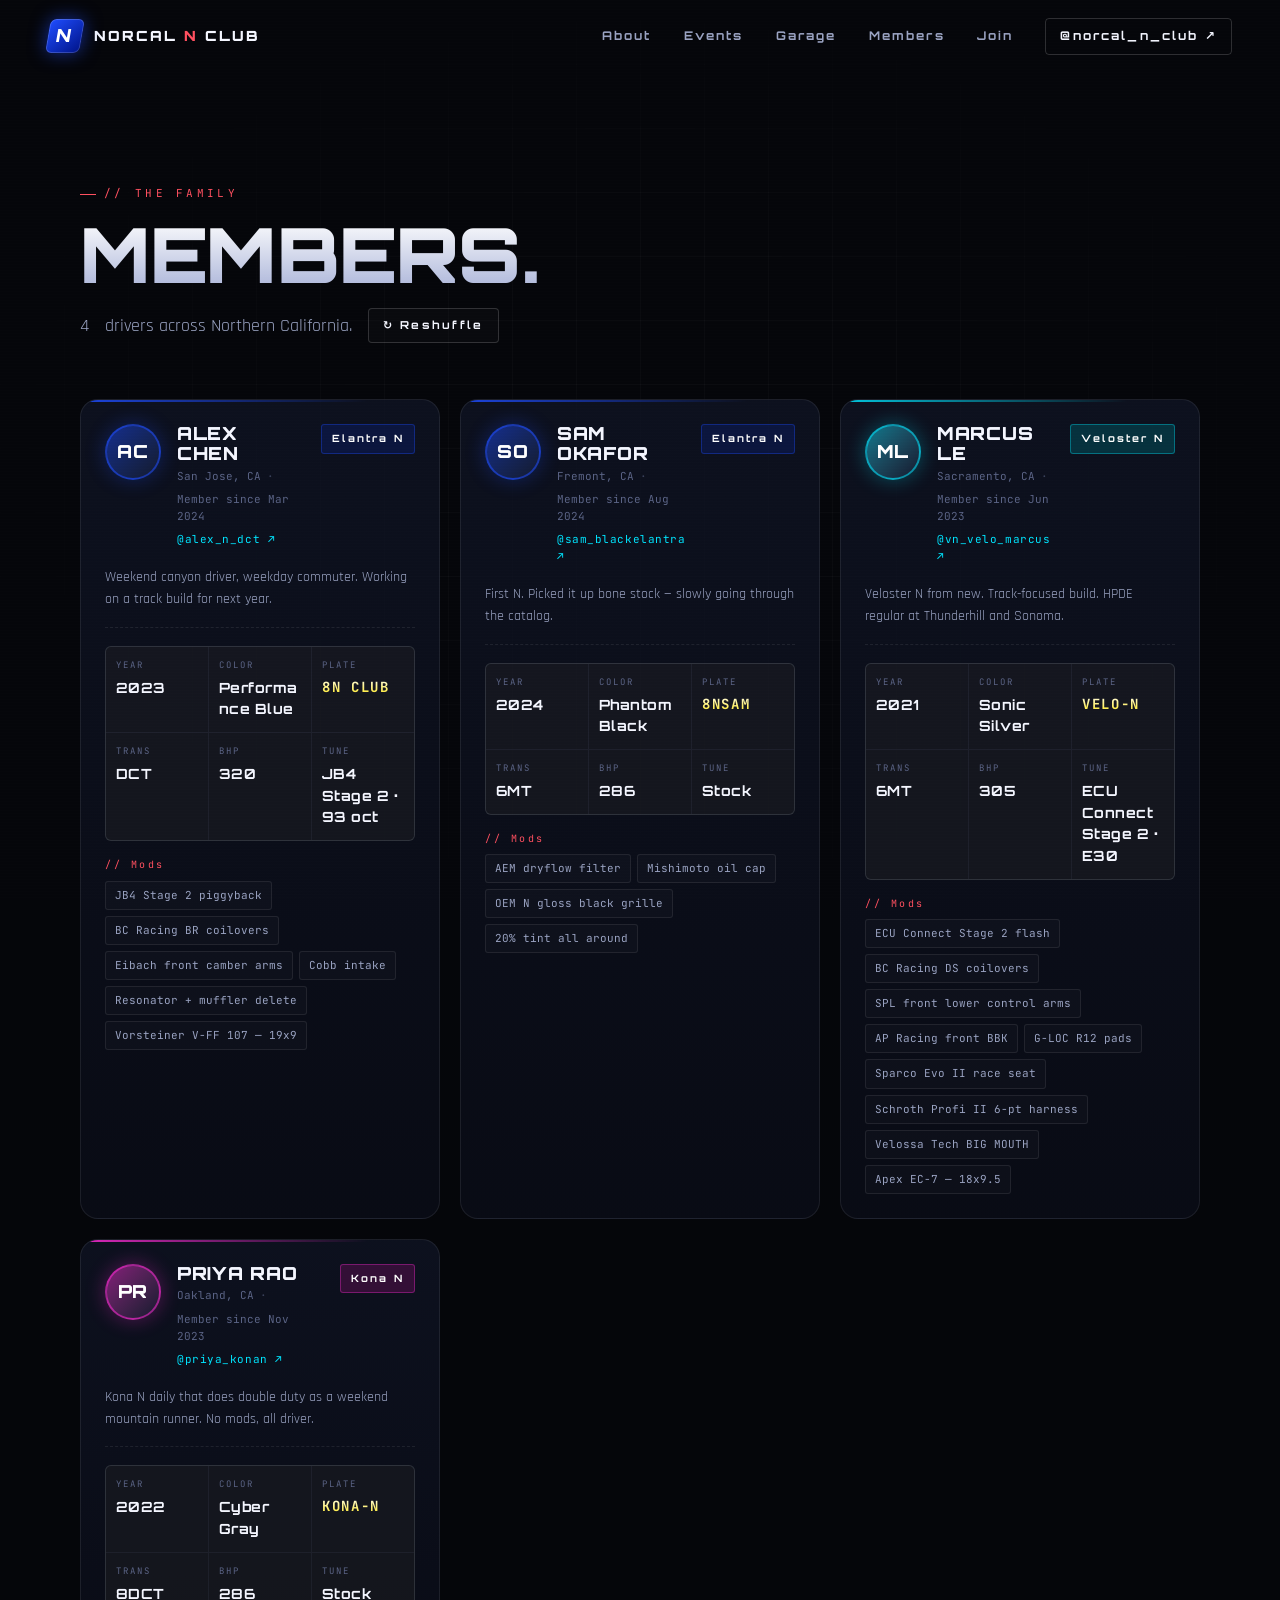
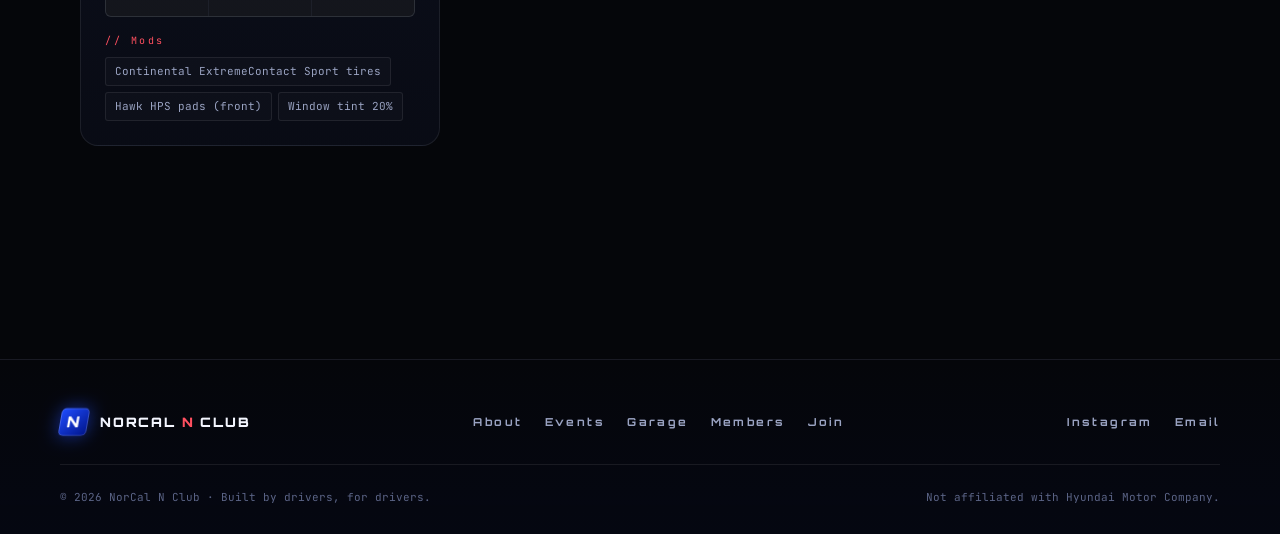
==== members.html @ cd35cb9f "v1" ====
<!DOCTYPE html>
<html lang="en">
<head>
  <meta charset="UTF-8" />
  <meta name="viewport" content="width=device-width, initial-scale=1.0" />
  <meta name="theme-color" content="#001489" />
  <title>Members — NorCal N Club</title>
  <meta name="description" content="The drivers behind NorCal N Club. Hyundai N owners across Northern California — their cars, mods, and tunes." />

  <link rel="preconnect" href="https://fonts.googleapis.com" />
  <link rel="preconnect" href="https://fonts.gstatic.com" crossorigin />
  <link href="https://fonts.googleapis.com/css2?family=Orbitron:wght@500;700;900&family=Rajdhani:wght@400;500;600;700&family=JetBrains+Mono:wght@400;700&display=swap" rel="stylesheet" />

  <link rel="icon" type="image/svg+xml" href="assets/favicon.svg" />
  <link rel="stylesheet" href="styles.css" />
</head>
<body>
  <div class="grid-overlay" aria-hidden="true"></div>
  <div class="scanlines" aria-hidden="true"></div>

  <header class="nav scrolled" id="nav">
    <a href="index.html#top" class="nav-brand" aria-label="NorCal N Club home">
      <span class="brand-mark">N</span>
      <span class="brand-text">NORCAL <em>N</em> CLUB</span>
    </a>
    <button class="nav-toggle" aria-label="Toggle menu" aria-expanded="false">
      <span></span><span></span><span></span>
    </button>
    <nav class="nav-links">
      <a href="index.html#about">About</a>
      <a href="index.html#events">Events</a>
      <a href="index.html#gallery">Garage</a>
      <a href="members.html" aria-current="page">Members</a>
      <a href="index.html#join">Join</a>
      <a href="https://www.instagram.com/norcal_n_club/" target="_blank" rel="noopener" class="nav-cta">@norcal_n_club ↗</a>
    </nav>
  </header>

  <main>
    <section class="section members-page">
      <div class="section-head">
        <div class="section-tag">// THE FAMILY</div>
        <h2 class="section-title">Members.</h2>
        <p class="section-sub">
          <span data-member-count>0</span> drivers across Northern California.
          <button class="reshuffle" id="reshuffle" type="button">↻ Reshuffle</button>
        </p>
      </div>

      <div class="members-grid" id="members-grid" aria-live="polite">
        <div class="members-loading" data-loading>// loading drivers...</div>
      </div>
    </section>
  </main>

  <footer class="footer">
    <div class="footer-row">
      <div class="footer-brand">
        <span class="brand-mark small">N</span>
        <span>NORCAL <em>N</em> CLUB</span>
      </div>
      <div class="footer-links">
        <a href="index.html#about">About</a>
        <a href="index.html#events">Events</a>
        <a href="index.html#gallery">Garage</a>
        <a href="members.html">Members</a>
        <a href="index.html#join">Join</a>
      </div>
      <div class="footer-social">
        <a href="https://www.instagram.com/norcal_n_club/" target="_blank" rel="noopener">Instagram</a>
        <a href="mailto:hello@norcalnclub.com">Email</a>
      </div>
    </div>
    <div class="footer-bottom">
      <span>© <span data-year></span> NorCal N Club · Built by drivers, for drivers.</span>
      <span>Not affiliated with Hyundai Motor Company.</span>
    </div>
  </footer>

  <script src="main.js" defer></script>
  <script src="members.js" defer></script>
</body>
</html>
---- styles.css ----
/* =============== TOKENS =============== */
:root {
  --bg: #05060a;
  --bg-2: #0a0d18;
  --bg-3: #0f1424;
  --ink: #f4f6ff;
  --ink-dim: #9aa3c2;
  --ink-mute: #5b6486;

  /* Hyundai N performance blue + racing red */
  --n-blue: #001489;
  --n-blue-bright: #1f4dff;
  --n-red: #ff2e3d;
  --n-red-bright: #ff5060;

  /* Neon accents (JDM/cyberpunk side) */
  --neon-cyan: #00e5ff;
  --neon-magenta: #ff2bd6;
  --neon-yellow: #f5ff3d;

  --line: rgba(255,255,255,0.08);
  --line-bright: rgba(255,255,255,0.16);

  --radius-lg: 18px;
  --radius-md: 12px;
  --radius-sm: 6px;

  --maxw: 1240px;

  --font-display: 'Orbitron', system-ui, sans-serif;
  --font-body: 'Rajdhani', system-ui, sans-serif;
  --font-mono: 'JetBrains Mono', ui-monospace, monospace;

  --ease: cubic-bezier(.2,.7,.2,1);
}

/* =============== RESET =============== */
*, *::before, *::after { box-sizing: border-box; margin: 0; padding: 0; }
html { scroll-behavior: smooth; }
body {
  background: var(--bg);
  color: var(--ink);
  font-family: var(--font-body);
  font-size: 17px;
  line-height: 1.55;
  -webkit-font-smoothing: antialiased;
  overflow-x: hidden;
  min-height: 100vh;
}
a { color: inherit; text-decoration: none; }
img, svg { display: block; max-width: 100%; }
button { font: inherit; color: inherit; background: none; border: 0; cursor: pointer; }
input, select, textarea { font: inherit; color: inherit; }

/* =============== AMBIENT LAYERS =============== */
.grid-overlay {
  position: fixed; inset: 0;
  pointer-events: none;
  background-image:
    linear-gradient(rgba(255,255,255,.025) 1px, transparent 1px),
    linear-gradient(90deg, rgba(255,255,255,.025) 1px, transparent 1px);
  background-size: 64px 64px;
  mask-image: radial-gradient(ellipse at center, #000 30%, transparent 80%);
  z-index: 0;
}
.scanlines {
  position: fixed; inset: 0;
  pointer-events: none;
  background: repeating-linear-gradient(
    to bottom,
    rgba(255,255,255,0.012) 0 1px,
    transparent 1px 3px
  );
  z-index: 1;
  mix-blend-mode: overlay;
}

/* =============== NAV =============== */
.nav {
  position: fixed; top: 0; left: 0; right: 0;
  display: flex; align-items: center; justify-content: space-between;
  padding: 18px clamp(20px, 4vw, 48px);
  z-index: 50;
  transition: background .3s var(--ease), backdrop-filter .3s var(--ease), border-color .3s;
  border-bottom: 1px solid transparent;
}
.nav.scrolled {
  background: rgba(5,6,10,0.72);
  backdrop-filter: blur(14px);
  -webkit-backdrop-filter: blur(14px);
  border-bottom-color: var(--line);
}
.nav-brand {
  display: inline-flex; align-items: center; gap: 12px;
  font-family: var(--font-display);
  letter-spacing: .14em;
  font-weight: 900;
  font-size: 14px;
}
.brand-mark {
  display: grid; place-items: center;
  width: 34px; height: 34px;
  background: linear-gradient(135deg, var(--n-blue-bright), var(--n-blue));
  color: #fff;
  border-radius: 6px;
  font-family: var(--font-display);
  font-weight: 900; font-size: 18px;
  box-shadow: 0 0 18px rgba(31,77,255,0.55), inset 0 0 0 1px rgba(255,255,255,.18);
  transform: skewX(-10deg);
}
.brand-mark.small { width: 28px; height: 28px; font-size: 15px; border-radius: 5px; }
.brand-text em { font-style: normal; color: var(--n-red-bright); }

.nav-links {
  display: flex; align-items: center; gap: 32px;
  font-family: var(--font-display);
  font-size: 12px; letter-spacing: .18em; font-weight: 700;
}
.nav-links a {
  position: relative;
  padding: 8px 0;
  color: var(--ink-dim);
  transition: color .2s;
}
.nav-links a::after {
  content: ""; position: absolute; left: 0; right: 100%; bottom: 2px;
  height: 2px; background: var(--n-red-bright);
  transition: right .3s var(--ease);
}
.nav-links a:hover { color: var(--ink); }
.nav-links a:hover::after { right: 0; }
.nav-cta {
  padding: 8px 14px !important;
  border: 1px solid var(--line-bright);
  border-radius: 4px;
  color: var(--ink) !important;
}
.nav-cta:hover { border-color: var(--n-red-bright); background: rgba(255,46,61,.08); }
.nav-cta::after { display: none; }

.nav-toggle {
  display: none;
  width: 36px; height: 36px;
  flex-direction: column; gap: 5px; justify-content: center; align-items: center;
}
.nav-toggle span {
  width: 22px; height: 2px; background: var(--ink); transition: transform .3s, opacity .3s;
}
.nav-toggle[aria-expanded="true"] span:nth-child(1) { transform: translateY(7px) rotate(45deg); }
.nav-toggle[aria-expanded="true"] span:nth-child(2) { opacity: 0; }
.nav-toggle[aria-expanded="true"] span:nth-child(3) { transform: translateY(-7px) rotate(-45deg); }

@media (max-width: 800px) {
  .nav-toggle { display: flex; }
  .nav-links {
    position: fixed; inset: 64px 0 auto 0;
    flex-direction: column; gap: 0;
    padding: 24px;
    background: rgba(5,6,10,0.96);
    border-bottom: 1px solid var(--line);
    transform: translateY(-110%);
    transition: transform .35s var(--ease);
  }
  .nav-links a { padding: 16px 0; width: 100%; border-bottom: 1px solid var(--line); }
  .nav-links.open { transform: translateY(0); }
}

/* =============== HERO =============== */
.hero {
  position: relative;
  min-height: 100svh;
  display: flex; flex-direction: column; justify-content: center;
  padding: 120px clamp(20px, 5vw, 60px) 80px;
  overflow: hidden;
  isolation: isolate;
}
.hero-bg { position: absolute; inset: 0; z-index: -1; }
.hero-gradient {
  position: absolute; inset: 0;
  background:
    radial-gradient(ellipse 80% 60% at 20% 30%, rgba(0,20,137,0.55), transparent 60%),
    radial-gradient(ellipse 70% 60% at 80% 70%, rgba(255,46,61,0.35), transparent 60%),
    linear-gradient(180deg, #07091a 0%, #05060a 60%, #03040a 100%);
}
.hero-stripes {
  position: absolute; inset: 0;
  background-image: repeating-linear-gradient(
    100deg,
    rgba(255,255,255,0.018) 0 2px,
    transparent 2px 12px
  );
  mask-image: linear-gradient(110deg, transparent 0%, #000 30%, #000 70%, transparent 100%);
}
.hero-glow {
  position: absolute;
  width: 520px; height: 520px;
  border-radius: 50%;
  filter: blur(120px);
  opacity: .5;
  animation: drift 18s ease-in-out infinite alternate;
}
.hero-glow-1 { background: var(--n-blue-bright); top: -10%; left: -8%; }
.hero-glow-2 { background: var(--n-red); bottom: -15%; right: -6%; animation-delay: -8s; }
@keyframes drift {
  0%   { transform: translate(0,0) scale(1); }
  100% { transform: translate(60px, 40px) scale(1.15); }
}

.hero-content { position: relative; max-width: var(--maxw); margin: 0 auto; width: 100%; }

.eyebrow {
  display: inline-flex; align-items: center; gap: 10px;
  padding: 6px 12px;
  font-family: var(--font-mono);
  font-size: 11px; letter-spacing: .22em;
  color: var(--ink-dim);
  border: 1px solid var(--line-bright);
  border-radius: 999px;
  background: rgba(255,255,255,0.02);
  margin-bottom: 32px;
  backdrop-filter: blur(6px);
}
.eyebrow .dot {
  width: 6px; height: 6px; border-radius: 50%;
  background: var(--neon-cyan);
  box-shadow: 0 0 10px var(--neon-cyan);
  animation: pulse 1.6s ease-in-out infinite;
}
@keyframes pulse { 50% { opacity: .35; } }

.hero-title {
  font-family: var(--font-display);
  font-weight: 900;
  font-size: clamp(56px, 11vw, 168px);
  line-height: .92;
  letter-spacing: -0.02em;
  text-transform: uppercase;
}
.hero-title .line {
  display: block;
  background: linear-gradient(180deg, #fff 0%, #b9c2e0 60%, #6671a0 100%);
  -webkit-background-clip: text; background-clip: text;
  -webkit-text-fill-color: transparent;
  text-shadow: 0 0 40px rgba(31,77,255,0.15);
  transform: translateY(20px);
  opacity: 0;
  animation: rise .9s var(--ease) forwards;
}
.hero-title .line:nth-child(1) { animation-delay: .05s; }
.hero-title .line:nth-child(2) { animation-delay: .18s; }
.hero-title .line:nth-child(3) { animation-delay: .31s; }
.hero-title .accent {
  background: linear-gradient(90deg, var(--n-red-bright) 0%, var(--neon-magenta) 50%, var(--neon-cyan) 100%);
  -webkit-background-clip: text; background-clip: text;
  -webkit-text-fill-color: transparent;
  background-size: 200% 100%;
  animation: rise .9s var(--ease) forwards, shift 6s linear infinite;
}
@keyframes rise { to { transform: translateY(0); opacity: 1; } }
@keyframes shift { to { background-position: 200% 0; } }

.hero-sub {
  margin-top: 28px;
  max-width: 620px;
  font-size: clamp(16px, 1.6vw, 19px);
  color: var(--ink-dim);
  font-weight: 500;
}
.hero-sub strong { color: var(--ink); font-weight: 700; }

.hero-actions {
  display: flex; gap: 14px; flex-wrap: wrap;
  margin-top: 36px;
}
.btn {
  display: inline-flex; align-items: center; gap: 10px;
  padding: 14px 22px;
  font-family: var(--font-display);
  font-size: 12px; font-weight: 700; letter-spacing: .2em;
  text-transform: uppercase;
  border-radius: 4px;
  transition: transform .2s var(--ease), box-shadow .2s, background .2s, color .2s;
  position: relative;
  overflow: hidden;
}
.btn-primary {
  background: linear-gradient(135deg, var(--n-red-bright), var(--n-red));
  color: #fff;
  box-shadow: 0 8px 28px rgba(255,46,61,.35), inset 0 0 0 1px rgba(255,255,255,.15);
}
.btn-primary:hover { transform: translateY(-2px); box-shadow: 0 12px 36px rgba(255,46,61,.5); }
.btn-ghost {
  border: 1px solid var(--line-bright);
  color: var(--ink);
  background: rgba(255,255,255,.02);
}
.btn-ghost:hover { border-color: var(--neon-cyan); color: var(--neon-cyan); box-shadow: 0 0 24px rgba(0,229,255,.25); }

.hero-stats {
  margin-top: 64px;
  display: grid;
  grid-template-columns: repeat(4, minmax(0,1fr));
  gap: 1px;
  background: var(--line);
  border: 1px solid var(--line);
  border-radius: var(--radius-md);
  overflow: hidden;
  max-width: 720px;
}
.stat {
  background: rgba(10,13,24,0.7);
  padding: 20px 18px;
  backdrop-filter: blur(8px);
}
.stat-num {
  font-family: var(--font-display);
  font-weight: 900;
  font-size: 32px;
  color: var(--ink);
  letter-spacing: -0.02em;
}
.stat-label {
  font-family: var(--font-mono);
  font-size: 10px; letter-spacing: .22em; text-transform: uppercase;
  color: var(--ink-mute); margin-top: 6px;
}

/* HERO MARQUEE */
.hero-marquee {
  position: absolute; left: 0; right: 0; bottom: 0;
  border-top: 1px solid var(--line);
  border-bottom: 1px solid var(--line);
  background: linear-gradient(90deg, rgba(0,20,137,.18), rgba(255,46,61,.12));
  overflow: hidden;
  padding: 12px 0;
  font-family: var(--font-display);
  font-size: 12px; letter-spacing: .35em; font-weight: 700;
  color: var(--ink-dim);
}
.marquee-track {
  display: inline-flex; gap: 28px; white-space: nowrap;
  animation: marquee 28s linear infinite;
}
.marquee-track .sep { color: var(--n-red-bright); }
@keyframes marquee {
  to { transform: translateX(-50%); }
}

/* =============== SECTION =============== */
.section {
  position: relative;
  padding: clamp(80px, 12vw, 160px) clamp(20px, 5vw, 60px);
  max-width: var(--maxw);
  margin: 0 auto;
}
.section-head { margin-bottom: 56px; }
.section-tag {
  display: inline-block;
  font-family: var(--font-mono);
  font-size: 11px; letter-spacing: .3em;
  color: var(--n-red-bright);
  margin-bottom: 14px;
  padding-left: 24px;
  position: relative;
}
.section-tag::before {
  content: ""; position: absolute; left: 0; top: 50%;
  width: 16px; height: 1px; background: var(--n-red-bright);
}
.section-title {
  font-family: var(--font-display);
  font-weight: 900;
  font-size: clamp(36px, 6vw, 76px);
  letter-spacing: -0.01em;
  line-height: 1;
  text-transform: uppercase;
  background: linear-gradient(180deg, #fff 0%, #aab4d9 100%);
  -webkit-background-clip: text; background-clip: text;
  -webkit-text-fill-color: transparent;
}
.section-sub {
  margin-top: 16px;
  color: var(--ink-dim);
  font-size: 18px;
}
.section-sub strong { color: var(--neon-cyan); font-weight: 700; }

/* Reveal animation */
.reveal { opacity: 0; transform: translateY(28px); transition: opacity .8s var(--ease), transform .8s var(--ease); }
.reveal.visible { opacity: 1; transform: translateY(0); }

/* =============== ABOUT =============== */
.about-grid {
  display: grid;
  grid-template-columns: 1.4fr 1fr;
  gap: 48px;
  align-items: start;
}
@media (max-width: 900px) { .about-grid { grid-template-columns: 1fr; } }

.lead {
  font-size: clamp(18px, 1.8vw, 22px);
  color: var(--ink);
  font-weight: 500;
  margin-bottom: 18px;
}
.about-copy p { color: var(--ink-dim); margin-bottom: 16px; }
.about-list {
  list-style: none;
  margin-top: 24px;
  display: grid; gap: 10px;
}
.about-list li {
  display: flex; gap: 12px; align-items: center;
  padding: 12px 16px;
  border: 1px solid var(--line);
  border-left: 2px solid var(--n-red-bright);
  border-radius: var(--radius-sm);
  background: rgba(255,255,255,.015);
  font-weight: 500;
  transition: border-color .2s, background .2s, transform .2s;
}
.about-list li:hover { border-left-color: var(--neon-cyan); background: rgba(0,229,255,.04); transform: translateX(4px); }
.about-list span { color: var(--n-red-bright); font-family: var(--font-mono); }

.about-card {
  position: relative;
  padding: 28px;
  border: 1px solid var(--line-bright);
  border-radius: var(--radius-lg);
  background:
    linear-gradient(135deg, rgba(0,20,137,0.18), rgba(255,46,61,0.08)),
    rgba(10,13,24,0.6);
  backdrop-filter: blur(10px);
  overflow: hidden;
}
.about-card::before {
  content: "";
  position: absolute; top: 0; left: 0; right: 0; height: 2px;
  background: linear-gradient(90deg, var(--n-blue-bright), var(--n-red-bright), var(--neon-cyan));
}
.card-spec { display: grid; gap: 0; }
.card-spec-row {
  display: flex; justify-content: space-between; align-items: center;
  padding: 14px 0;
  border-bottom: 1px solid var(--line);
  font-family: var(--font-mono);
  font-size: 13px;
}
.card-spec-row:last-of-type { border-bottom: 0; }
.card-spec-row span:first-child { color: var(--ink-mute); letter-spacing: .15em; text-transform: uppercase; font-size: 11px; }
.card-spec-row span:last-child { color: var(--ink); font-weight: 700; }
.card-quote {
  margin-top: 24px;
  padding: 20px;
  border: 1px dashed var(--line-bright);
  border-radius: var(--radius-md);
  position: relative;
}
.card-quote .quote-mark {
  position: absolute; top: -8px; left: 14px;
  background: var(--bg);
  padding: 0 8px;
  font-family: var(--font-display);
  color: var(--n-red-bright);
  font-size: 24px;
}
.card-quote p {
  font-family: var(--font-display);
  font-size: 16px; font-weight: 700;
  letter-spacing: .03em;
}

/* =============== EVENTS =============== */
.events-grid {
  display: grid;
  grid-template-columns: repeat(auto-fit, minmax(280px, 1fr));
  gap: 20px;
}
.event-card {
  position: relative;
  display: flex;
  gap: 20px;
  padding: 24px;
  background: linear-gradient(180deg, rgba(15,20,36,0.7), rgba(10,13,24,0.7));
  border: 1px solid var(--line);
  border-radius: var(--radius-lg);
  transition: transform .3s var(--ease), border-color .3s, box-shadow .3s;
  overflow: hidden;
}
.event-card::before {
  content: "";
  position: absolute; inset: 0;
  background: linear-gradient(135deg, rgba(31,77,255,.08), transparent 50%);
  opacity: 0;
  transition: opacity .3s;
}
.event-card:hover {
  transform: translateY(-4px);
  border-color: var(--line-bright);
  box-shadow: 0 20px 60px rgba(0,0,0,0.5);
}
.event-card:hover::before { opacity: 1; }
.event-card.featured {
  border-color: var(--n-red);
  background: linear-gradient(180deg, rgba(255,46,61,.12), rgba(10,13,24,0.7));
}
.event-card.featured::after {
  content: "FEATURED";
  position: absolute; top: 12px; right: 12px;
  font-family: var(--font-mono); font-size: 9px; letter-spacing: .25em;
  padding: 4px 8px;
  background: var(--n-red);
  color: #fff;
  border-radius: 3px;
}

.event-date {
  flex-shrink: 0;
  width: 70px;
  display: flex; flex-direction: column; align-items: center; justify-content: center;
  border-right: 1px solid var(--line);
  padding-right: 20px;
}
.event-month {
  font-family: var(--font-mono);
  font-size: 11px; letter-spacing: .2em;
  color: var(--n-red-bright);
}
.event-day {
  font-family: var(--font-display);
  font-size: 40px; font-weight: 900;
  line-height: 1;
  color: var(--ink);
}
.event-meta { flex: 1; min-width: 0; }
.event-tag {
  font-family: var(--font-mono); font-size: 10px; letter-spacing: .25em;
  color: var(--neon-cyan);
  margin-bottom: 6px;
}
.event-meta h3 {
  font-family: var(--font-display);
  font-size: 18px; font-weight: 700;
  text-transform: uppercase;
  margin-bottom: 4px;
  letter-spacing: .02em;
}
.event-where {
  font-family: var(--font-mono); font-size: 12px;
  color: var(--ink-mute);
  margin-bottom: 8px;
}
.event-desc { color: var(--ink-dim); font-size: 14px; }
.event-rsvp {
  align-self: center;
  font-family: var(--font-display); font-size: 11px; letter-spacing: .2em; font-weight: 700;
  color: var(--ink); padding: 8px 12px;
  border: 1px solid var(--line-bright); border-radius: 4px;
  transition: all .2s;
  white-space: nowrap;
}
.event-rsvp:hover { background: var(--n-red); border-color: var(--n-red); }

/* =============== GALLERY =============== */
.gallery-grid {
  display: grid;
  grid-template-columns: repeat(auto-fit, minmax(260px, 1fr));
  gap: 16px;
}
.ride {
  --accent: var(--n-blue-bright);
  position: relative;
  border-radius: var(--radius-md);
  overflow: hidden;
  border: 1px solid var(--line);
  background: var(--bg-2);
  aspect-ratio: 4 / 3;
  cursor: pointer;
  transition: transform .35s var(--ease), border-color .3s;
}
.ride:hover { transform: translateY(-4px) scale(1.01); border-color: var(--accent); }
.ride-img {
  position: absolute; inset: 0;
  background:
    radial-gradient(circle at 30% 30%, color-mix(in srgb, var(--accent) 35%, transparent), transparent 60%),
    radial-gradient(circle at 70% 80%, color-mix(in srgb, var(--n-red) 25%, transparent), transparent 60%),
    linear-gradient(135deg, #0a0e1d 0%, #141a2e 100%);
  display: flex; align-items: center; justify-content: center;
}
.ride-img::before {
  content: attr(data-car);
  font-family: var(--font-display);
  font-size: 14px; font-weight: 700; letter-spacing: .15em;
  color: rgba(255,255,255,.85);
  text-align: center;
  padding: 16px;
  text-shadow: 0 2px 12px rgba(0,0,0,.6);
}
.ride-img::after {
  content: "";
  position: absolute; inset: 0;
  background:
    repeating-linear-gradient(45deg, transparent 0 12px, rgba(255,255,255,0.02) 12px 13px),
    linear-gradient(180deg, transparent 60%, rgba(0,0,0,.6) 100%);
  pointer-events: none;
}
.ride figcaption {
  position: absolute; left: 0; right: 0; bottom: 0;
  padding: 14px 16px;
  display: flex; flex-direction: column;
  font-family: var(--font-display);
  background: linear-gradient(180deg, transparent, rgba(0,0,0,0.85));
  z-index: 1;
}
.ride figcaption strong {
  font-size: 14px; letter-spacing: .15em; text-transform: uppercase;
  color: var(--ink);
}
.ride figcaption span {
  font-family: var(--font-mono);
  font-size: 11px; color: var(--ink-mute);
  margin-top: 4px;
}

/* =============== JOIN =============== */
.join-card {
  display: grid;
  grid-template-columns: 1.2fr 1fr;
  gap: 0;
  border: 1px solid var(--line-bright);
  border-radius: var(--radius-lg);
  overflow: hidden;
  background:
    radial-gradient(circle at 0% 0%, rgba(31,77,255,0.18), transparent 50%),
    radial-gradient(circle at 100% 100%, rgba(255,46,61,0.18), transparent 50%),
    rgba(10,13,24,0.7);
  backdrop-filter: blur(10px);
}
@media (max-width: 900px) { .join-card { grid-template-columns: 1fr; } }
.join-left, .join-form { padding: clamp(28px, 5vw, 48px); }
.join-left .section-tag { margin-top: 0; }
.join-left .lead { margin-top: 20px; max-width: 480px; }

.join-links { margin-top: 32px; display: grid; gap: 10px; }
.link-tile {
  display: grid;
  grid-template-columns: auto 1fr auto;
  align-items: center;
  gap: 16px;
  padding: 16px 18px;
  border: 1px solid var(--line);
  border-radius: var(--radius-md);
  background: rgba(0,0,0,.25);
  transition: all .25s var(--ease);
}
.link-tile:hover {
  border-color: var(--neon-cyan);
  background: rgba(0,229,255,.06);
  transform: translateX(4px);
}
.link-icon {
  width: 38px; height: 38px;
  display: grid; place-items: center;
  border-radius: 8px;
  background: linear-gradient(135deg, rgba(31,77,255,.4), rgba(255,46,61,.4));
  font-size: 18px;
  color: #fff;
}
.link-body { display: flex; flex-direction: column; }
.link-body strong { font-family: var(--font-display); letter-spacing: .12em; font-size: 14px; }
.link-body span { font-family: var(--font-mono); font-size: 12px; color: var(--ink-mute); margin-top: 2px; }
.link-arrow { font-size: 18px; color: var(--ink-mute); transition: color .2s, transform .2s; }
.link-tile:hover .link-arrow { color: var(--neon-cyan); transform: translateX(2px); }

.join-form {
  background: rgba(0,0,0,0.35);
  border-left: 1px solid var(--line);
  display: flex; flex-direction: column; gap: 14px;
}
@media (max-width: 900px) { .join-form { border-left: 0; border-top: 1px solid var(--line); } }
.join-form h3 {
  font-family: var(--font-display); font-size: 22px; font-weight: 900;
  letter-spacing: .04em; text-transform: uppercase;
}
.form-sub { color: var(--ink-mute); font-size: 14px; margin-bottom: 8px; }
.join-form label { display: flex; flex-direction: column; gap: 6px; }
.join-form label span {
  font-family: var(--font-mono);
  font-size: 11px; letter-spacing: .2em; text-transform: uppercase;
  color: var(--ink-mute);
}
.join-form input, .join-form select {
  padding: 12px 14px;
  background: rgba(0,0,0,.4);
  border: 1px solid var(--line-bright);
  border-radius: 6px;
  color: var(--ink);
  font-size: 15px;
  transition: border-color .2s, background .2s;
}
.join-form input:focus, .join-form select:focus {
  outline: none;
  border-color: var(--neon-cyan);
  background: rgba(0,229,255,.05);
  box-shadow: 0 0 0 3px rgba(0,229,255,.12);
}
.join-form .btn { justify-content: center; margin-top: 6px; }
.form-note { font-family: var(--font-mono); font-size: 12px; color: var(--neon-cyan); min-height: 18px; }

/* =============== FOOTER =============== */
.footer {
  border-top: 1px solid var(--line);
  padding: 48px clamp(20px, 5vw, 60px) 28px;
  margin-top: 60px;
  background: linear-gradient(180deg, transparent, rgba(0,20,137,.06));
}
.footer-row {
  max-width: var(--maxw); margin: 0 auto;
  display: flex; flex-wrap: wrap; gap: 28px;
  justify-content: space-between; align-items: center;
  padding-bottom: 28px; border-bottom: 1px solid var(--line);
}
.footer-brand {
  display: flex; align-items: center; gap: 12px;
  font-family: var(--font-display); letter-spacing: .14em; font-weight: 900; font-size: 13px;
}
.footer-brand em { font-style: normal; color: var(--n-red-bright); }
.footer-links, .footer-social {
  display: flex; gap: 22px;
  font-family: var(--font-display); font-size: 11px; letter-spacing: .22em; font-weight: 700;
  color: var(--ink-dim);
}
.footer-links a:hover, .footer-social a:hover { color: var(--neon-cyan); }
.footer-bottom {
  max-width: var(--maxw); margin: 24px auto 0;
  display: flex; justify-content: space-between; gap: 12px; flex-wrap: wrap;
  font-family: var(--font-mono); font-size: 11px; color: var(--ink-mute);
}

/* =============== MEMBERS PAGE =============== */
.members-page { padding-top: clamp(120px, 14vw, 180px); }
.members-page .section-sub {
  display: flex; align-items: center; gap: 16px; flex-wrap: wrap;
}
.reshuffle {
  font-family: var(--font-display);
  font-size: 11px; letter-spacing: .22em; font-weight: 700;
  padding: 8px 14px;
  border: 1px solid var(--line-bright);
  border-radius: 4px;
  color: var(--ink);
  background: rgba(255,255,255,.02);
  transition: all .2s var(--ease);
}
.reshuffle:hover {
  border-color: var(--neon-cyan);
  color: var(--neon-cyan);
  background: rgba(0,229,255,.06);
  box-shadow: 0 0 24px rgba(0,229,255,.2);
}

.members-grid {
  display: grid;
  grid-template-columns: repeat(auto-fill, minmax(340px, 1fr));
  gap: 20px;
}
.members-loading, .members-empty {
  grid-column: 1 / -1;
  font-family: var(--font-mono); font-size: 13px;
  color: var(--ink-mute);
  padding: 60px 0;
  text-align: center;
}

.member-card {
  --accent: var(--n-blue-bright);
  position: relative;
  padding: 24px;
  border: 1px solid var(--line);
  border-radius: var(--radius-lg);
  background: linear-gradient(180deg, rgba(15,20,36,0.78), rgba(10,13,24,0.78));
  overflow: hidden;
  display: flex; flex-direction: column;
  transition: transform .3s var(--ease), border-color .3s, box-shadow .3s;
}
.member-card::before {
  content: "";
  position: absolute; top: 0; left: 0; right: 0; height: 2px;
  background: linear-gradient(90deg, var(--accent), transparent 80%);
  opacity: .85;
}
.member-card::after {
  content: "";
  position: absolute; inset: 0;
  background: radial-gradient(circle at 100% 0%,
    color-mix(in srgb, var(--accent) 18%, transparent),
    transparent 50%);
  pointer-events: none;
  opacity: 0;
  transition: opacity .3s;
}
.member-card:hover {
  transform: translateY(-4px);
  border-color: color-mix(in srgb, var(--accent) 60%, transparent);
  box-shadow: 0 24px 60px rgba(0,0,0,.5),
              0 0 0 1px color-mix(in srgb, var(--accent) 25%, transparent);
}
.member-card:hover::after { opacity: 1; }

.member-head {
  display: grid;
  grid-template-columns: auto 1fr auto;
  gap: 16px; align-items: start;
  margin-bottom: 16px;
}
.member-photo {
  width: 56px; height: 56px;
  border-radius: 50%;
  background:
    linear-gradient(135deg,
      color-mix(in srgb, var(--accent) 50%, #0a0e1d),
      #141a2e);
  background-size: cover; background-position: center;
  display: grid; place-items: center;
  border: 2px solid color-mix(in srgb, var(--accent) 55%, transparent);
  box-shadow: 0 0 20px color-mix(in srgb, var(--accent) 30%, transparent);
  font-family: var(--font-display);
  font-weight: 900;
  color: #fff;
  font-size: 18px;
  letter-spacing: .04em;
  position: relative;
}
.member-photo::after {
  content: attr(data-initials);
  position: absolute;
}
.member-photo[style*="background-image"]::after { display: none; }

.member-id { min-width: 0; }
.member-id h3 {
  font-family: var(--font-display);
  font-size: 18px; font-weight: 900;
  text-transform: uppercase;
  letter-spacing: .04em;
  line-height: 1.1;
  margin-bottom: 4px;
}
.member-meta {
  font-family: var(--font-mono); font-size: 11px;
  color: var(--ink-mute);
  display: flex; gap: 6px; flex-wrap: wrap;
}
.member-meta .dot-sep { opacity: .6; }
.member-ig {
  display: inline-block;
  margin-top: 6px;
  font-family: var(--font-mono); font-size: 11px;
  color: var(--neon-cyan);
  letter-spacing: .05em;
}
.member-ig:hover { text-decoration: underline; }

.member-badge {
  font-family: var(--font-display);
  font-size: 10px; letter-spacing: .22em; font-weight: 700;
  padding: 6px 10px;
  border-radius: 3px;
  background: color-mix(in srgb, var(--accent) 18%, rgba(0,0,0,.3));
  color: #fff;
  border: 1px solid color-mix(in srgb, var(--accent) 35%, transparent);
  white-space: nowrap;
}

.member-bio {
  color: var(--ink-dim);
  font-size: 14px;
  margin-bottom: 18px;
  padding-bottom: 16px;
  border-bottom: 1px dashed var(--line);
}

.member-spec {
  display: grid;
  grid-template-columns: repeat(3, 1fr);
  gap: 1px;
  background: var(--line);
  border: 1px solid var(--line);
  border-radius: var(--radius-sm);
  overflow: hidden;
  margin-bottom: 16px;
}
.member-spec > div {
  background: rgba(0,0,0,.3);
  padding: 12px 10px;
  display: flex; flex-direction: column; gap: 4px;
}
.member-spec span {
  font-family: var(--font-mono);
  font-size: 9px; letter-spacing: .22em; text-transform: uppercase;
  color: var(--ink-mute);
}
.member-spec strong {
  font-family: var(--font-display);
  font-weight: 700;
  font-size: 14px;
  letter-spacing: .03em;
  color: var(--ink);
  word-break: break-word;
}
.member-spec .plate {
  font-family: var(--font-mono);
  letter-spacing: .12em;
  background: linear-gradient(180deg, #fff 0%, #ffe600 100%);
  -webkit-background-clip: text; background-clip: text;
  -webkit-text-fill-color: transparent;
}

.member-mods .mods-label {
  font-family: var(--font-mono);
  font-size: 10px; letter-spacing: .25em; color: var(--n-red-bright);
  margin-bottom: 8px;
}
.member-mods ul {
  list-style: none;
  display: flex; flex-wrap: wrap; gap: 6px;
}
.member-mods li {
  font-family: var(--font-mono); font-size: 11px;
  padding: 5px 9px;
  border: 1px solid var(--line);
  border-radius: 3px;
  color: var(--ink-dim);
  background: rgba(255,255,255,.02);
}
.member-mods li:hover {
  border-color: color-mix(in srgb, var(--accent) 45%, transparent);
  color: var(--ink);
}

@media (max-width: 480px) {
  .member-spec { grid-template-columns: repeat(2, 1fr); }
}

/* =============== UTIL =============== */
@media (prefers-reduced-motion: reduce) {
  *, *::before, *::after { animation: none !important; transition: none !important; }
  .reveal { opacity: 1; transform: none; }
}
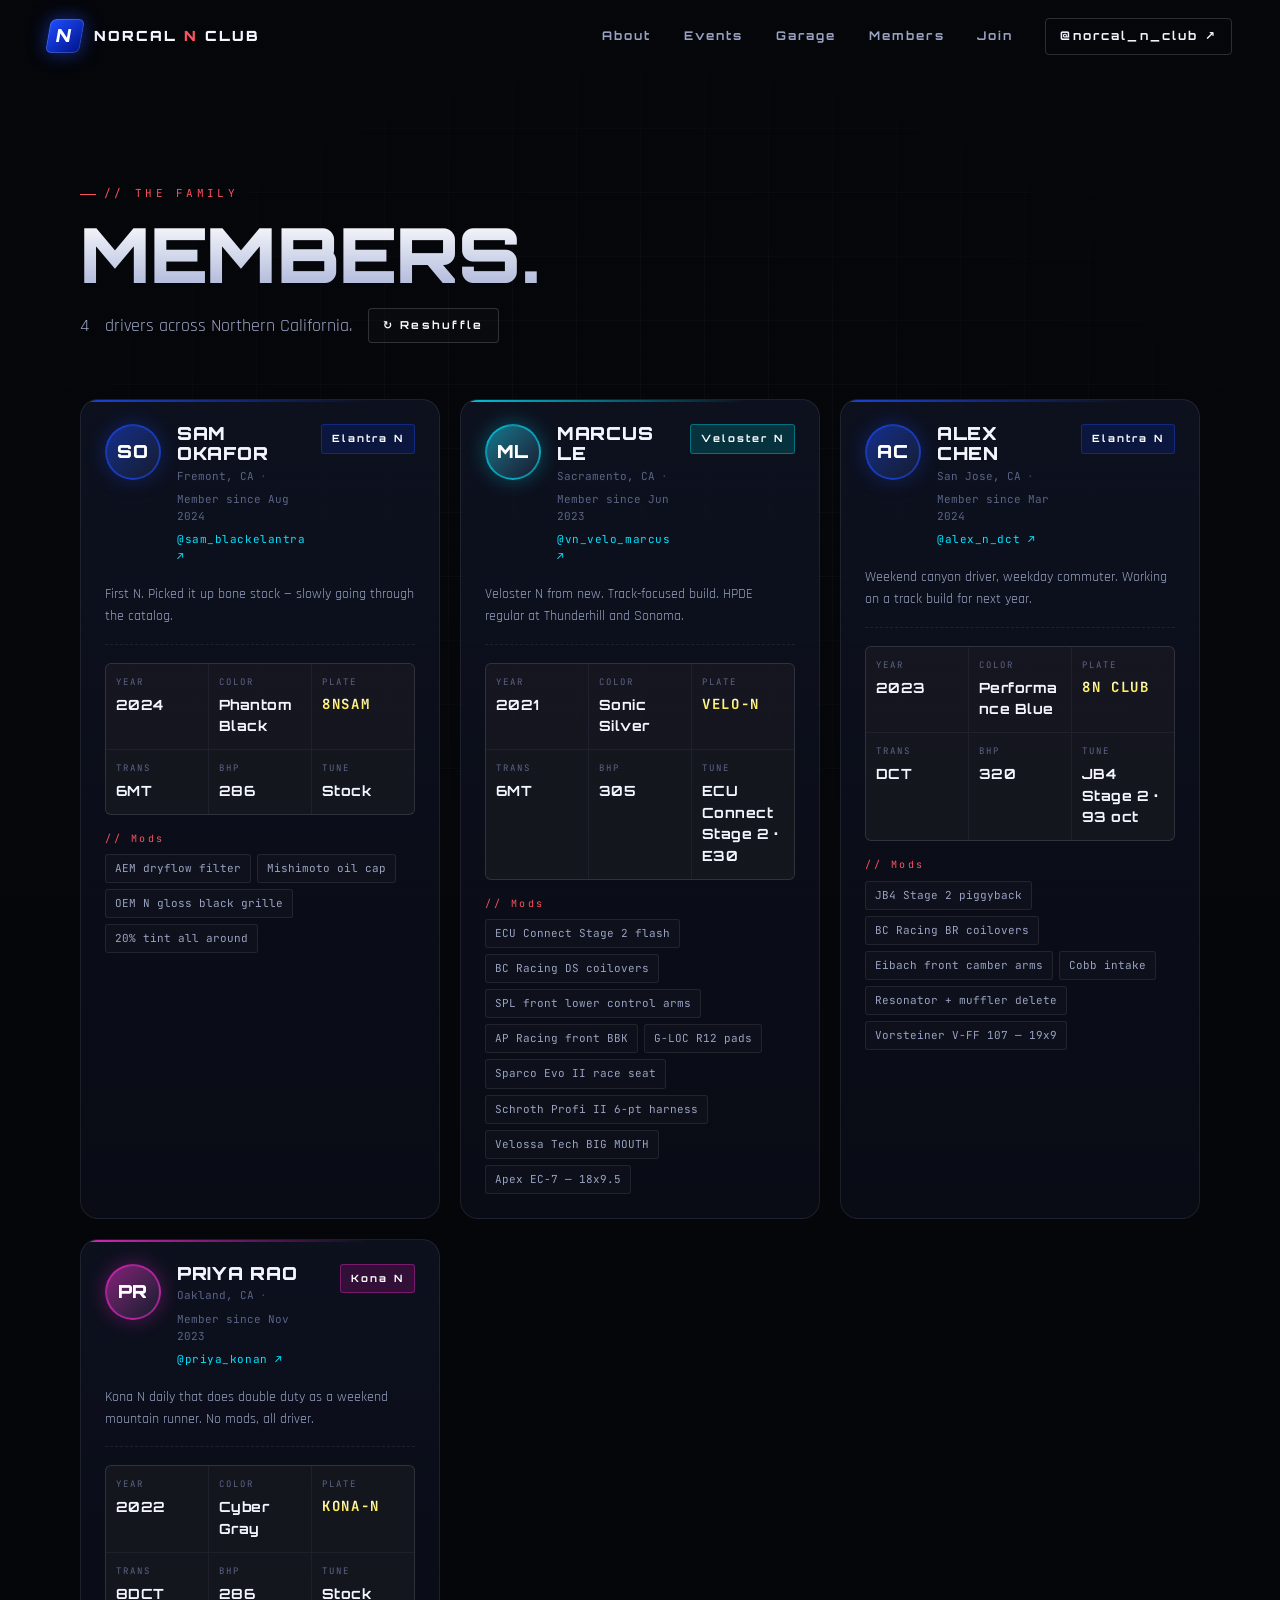
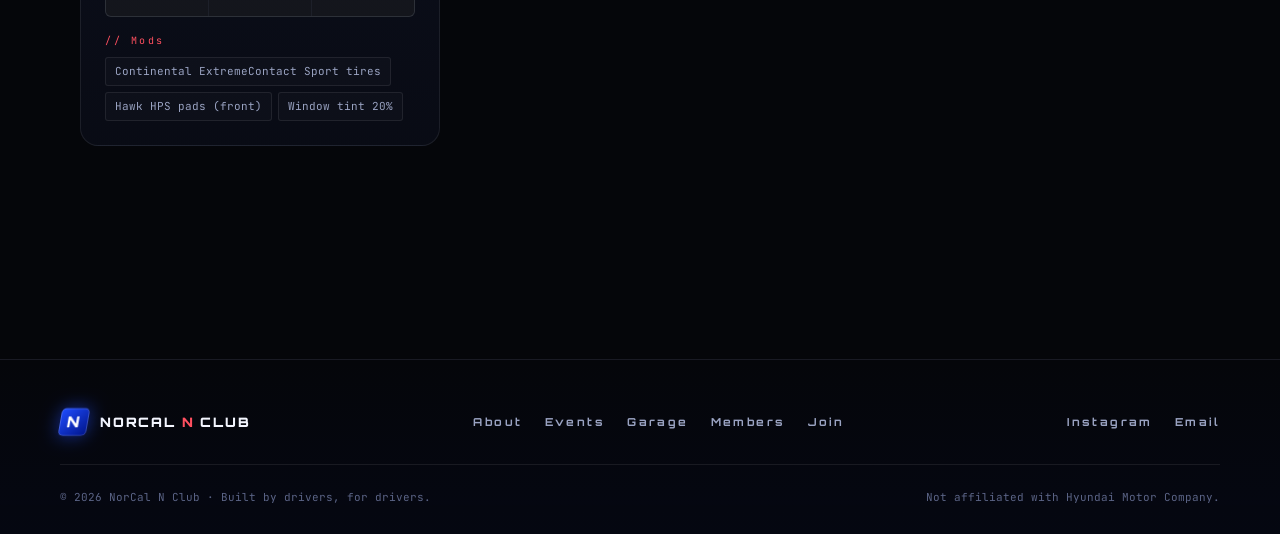
==== commit 6cf2a509: "mobile perf" ====
--- a/members.html
+++ b/members.html
@@ -9,7 +9,7 @@
 
   <link rel="preconnect" href="https://fonts.googleapis.com" />
   <link rel="preconnect" href="https://fonts.gstatic.com" crossorigin />
-  <link href="https://fonts.googleapis.com/css2?family=Orbitron:wght@500;700;900&family=Rajdhani:wght@400;500;600;700&family=JetBrains+Mono:wght@400;700&display=swap" rel="stylesheet" />
+  <link href="https://fonts.googleapis.com/css2?family=Orbitron:wght@700;900&family=Rajdhani:wght@400;500;700&family=JetBrains+Mono&display=swap" rel="stylesheet" />
 
   <link rel="icon" type="image/svg+xml" href="assets/favicon.svg" />
   <link rel="stylesheet" href="styles.css" />
--- a/styles.css
+++ b/styles.css
@@ -170,7 +170,7 @@
   position: relative;
   min-height: 100svh;
   display: flex; flex-direction: column; justify-content: center;
-  padding: 120px clamp(20px, 5vw, 60px) 80px;
+  padding: 120px clamp(18px, 5vw, 60px) 100px;
   overflow: hidden;
   isolation: isolate;
 }
@@ -231,7 +231,7 @@
 .hero-title {
   font-family: var(--font-display);
   font-weight: 900;
-  font-size: clamp(56px, 11vw, 168px);
+  font-size: clamp(44px, 12vw, 168px);
   line-height: .92;
   letter-spacing: -0.02em;
   text-transform: uppercase;
@@ -297,7 +297,7 @@
 .btn-ghost:hover { border-color: var(--neon-cyan); color: var(--neon-cyan); box-shadow: 0 0 24px rgba(0,229,255,.25); }
 
 .hero-stats {
-  margin-top: 64px;
+  margin-top: 56px;
   display: grid;
   grid-template-columns: repeat(4, minmax(0,1fr));
   gap: 1px;
@@ -370,7 +370,7 @@
 .section-title {
   font-family: var(--font-display);
   font-weight: 900;
-  font-size: clamp(36px, 6vw, 76px);
+  font-size: clamp(30px, 6vw, 76px);
   letter-spacing: -0.01em;
   line-height: 1;
   text-transform: uppercase;
@@ -762,16 +762,29 @@
 
 .members-grid {
   display: grid;
-  grid-template-columns: repeat(auto-fill, minmax(340px, 1fr));
+  grid-template-columns: repeat(auto-fill, minmax(min(100%, 320px), 1fr));
   gap: 20px;
 }
 .members-loading, .members-empty {
   grid-column: 1 / -1;
   font-family: var(--font-mono); font-size: 13px;
   color: var(--ink-mute);
-  padding: 60px 0;
+  padding: 40px 0;
   text-align: center;
-}
+  position: relative;
+}
+.members-loading {
+  background: linear-gradient(90deg,
+    rgba(255,255,255,0.02) 0%,
+    rgba(31,77,255,0.10) 50%,
+    rgba(255,255,255,0.02) 100%);
+  background-size: 200% 100%;
+  animation: shimmer 1.4s linear infinite;
+  border: 1px solid var(--line);
+  border-radius: var(--radius-lg);
+  letter-spacing: .15em;
+}
+@keyframes shimmer { to { background-position: -200% 0; } }
 
 .member-card {
   --accent: var(--n-blue-bright);
@@ -943,6 +956,138 @@
   .member-spec { grid-template-columns: repeat(2, 1fr); }
 }
 
+/* =============== MOBILE TUNING =============== */
+
+/* Notch-safe nav padding */
+.nav {
+  padding-left: max(clamp(20px, 4vw, 48px), env(safe-area-inset-left));
+  padding-right: max(clamp(20px, 4vw, 48px), env(safe-area-inset-right));
+}
+
+/* iOS input zoom-on-focus fix — inputs must be 16px+ */
+.join-form input, .join-form select { font-size: 16px; }
+
+/* Make tap targets bigger and prevent tap-highlight color flash */
+a, button { -webkit-tap-highlight-color: transparent; touch-action: manipulation; }
+.event-rsvp { padding: 12px 16px; min-height: 44px; display: inline-flex; align-items: center; }
+.btn { min-height: 48px; }
+
+/* Honor iOS safe areas at the bottom */
+.footer { padding-bottom: max(28px, env(safe-area-inset-bottom)); }
+
+/* Tablet & small laptop */
+@media (max-width: 800px) {
+  .hero-sub { font-size: 16px; }
+  .hero-actions .btn { flex: 1 1 auto; justify-content: center; }
+  .hero-stats { margin-top: 44px; }
+  .stat { padding: 16px 12px; }
+  .stat-num { font-size: 26px; }
+
+  .section { padding: clamp(64px, 12vw, 120px) clamp(18px, 5vw, 32px); }
+  .section-head { margin-bottom: 36px; }
+  .members-page { padding-top: 100px; }
+
+  /* Member card head: badge under name on narrow */
+  .member-head { grid-template-columns: auto 1fr; }
+  .member-badge { grid-column: 1 / -1; justify-self: start; margin-top: 4px; }
+}
+
+/* Phone */
+@media (max-width: 540px) {
+  /* Drop decorative full-screen overlays on phones — pure paint cost, no signal */
+  .grid-overlay, .scanlines { display: none; }
+
+  /* The huge blurred radial glows are the single most expensive thing for mobile GPUs.
+     Replace with a static gradient — same vibe, free. */
+  .hero-glow { display: none; }
+  .hero-gradient {
+    background:
+      radial-gradient(ellipse 70% 50% at 15% 25%, rgba(0,20,137,0.55), transparent 65%),
+      radial-gradient(ellipse 70% 50% at 85% 80%, rgba(255,46,61,0.40), transparent 65%),
+      linear-gradient(180deg, #07091a 0%, #05060a 60%, #03040a 100%);
+  }
+  .hero-stripes { display: none; }
+
+  /* Kill perpetual animations on mobile (battery + jank) */
+  .hero-title .accent { animation: rise .8s var(--ease) forwards; background-size: 100% 100%; }
+  .marquee-track { animation-duration: 60s; }
+  .eyebrow .dot { animation: none; }
+
+  .nav { padding-top: 14px; padding-bottom: 14px; }
+  .brand-text { font-size: 12px; letter-spacing: .12em; }
+  .brand-mark { width: 30px; height: 30px; font-size: 16px; }
+
+  .eyebrow { font-size: 10px; padding: 5px 10px; margin-bottom: 22px; }
+
+  .hero { padding-top: 100px; padding-bottom: 90px; }
+  .hero-sub { margin-top: 22px; font-size: 15px; }
+  .hero-actions { gap: 10px; margin-top: 28px; }
+  .btn { padding: 13px 18px; font-size: 11px; letter-spacing: .15em; }
+
+  /* 2x2 stats instead of 1x4 cramped row */
+  .hero-stats { grid-template-columns: repeat(2, 1fr); }
+  .stat-num { font-size: 28px; }
+  .stat-label { font-size: 9px; }
+
+  .hero-marquee { font-size: 10px; letter-spacing: .25em; padding: 10px 0; }
+  .marquee-track { gap: 22px; }
+
+  .section-tag { font-size: 10px; letter-spacing: .25em; padding-left: 20px; }
+  .section-sub { font-size: 16px; }
+
+  /* About card — tighter padding */
+  .about-card { padding: 20px; }
+  .about-list li { padding: 10px 12px; font-size: 15px; }
+  .lead { font-size: 17px; }
+
+  /* Events — stack date row above content for breathing room */
+  .event-card { flex-wrap: wrap; padding: 18px; gap: 14px; }
+  .event-date {
+    flex-direction: row; gap: 10px;
+    width: 100%;
+    border-right: 0;
+    border-bottom: 1px solid var(--line);
+    padding: 0 0 12px 0;
+    align-items: baseline; justify-content: flex-start;
+  }
+  .event-day { font-size: 30px; }
+  .event-rsvp { width: 100%; justify-content: center; }
+  .event-meta h3 { font-size: 16px; }
+
+  /* Join card spacing */
+  .join-left, .join-form { padding: 24px 20px; }
+  .link-tile { padding: 14px; gap: 12px; }
+  .link-icon { width: 34px; height: 34px; font-size: 16px; }
+  .link-body strong { font-size: 13px; }
+
+  /* Members tweaks */
+  .member-card { padding: 20px; }
+  .member-photo { width: 50px; height: 50px; font-size: 16px; }
+  .member-id h3 { font-size: 16px; }
+  .member-spec strong { font-size: 13px; }
+  .member-mods li { font-size: 10px; padding: 4px 8px; }
+
+  .footer-row { flex-direction: column; align-items: flex-start; gap: 18px; }
+  .footer-bottom { flex-direction: column; gap: 6px; font-size: 10px; }
+}
+
+/* Very narrow (iPhone SE 1st gen, etc.) */
+@media (max-width: 360px) {
+  .hero-stats { grid-template-columns: repeat(2, 1fr); }
+  .stat-num { font-size: 24px; }
+  .hero-actions { flex-direction: column; align-items: stretch; }
+  .hero-actions .btn { width: 100%; }
+  .nav-brand { gap: 8px; }
+  .brand-text { display: none; }
+}
+
+/* Landscape phones — keep hero readable without scrolling forever */
+@media (max-height: 560px) and (orientation: landscape) {
+  .hero { min-height: auto; padding-top: 90px; padding-bottom: 70px; }
+  .hero-stats { margin-top: 28px; }
+  .hero-marquee { display: none; }
+}
+
 /* =============== UTIL =============== */
 @media (prefers-reduced-motion: reduce) {
   *, *::before, *::after { animation: none !important; transition: none !important; }
